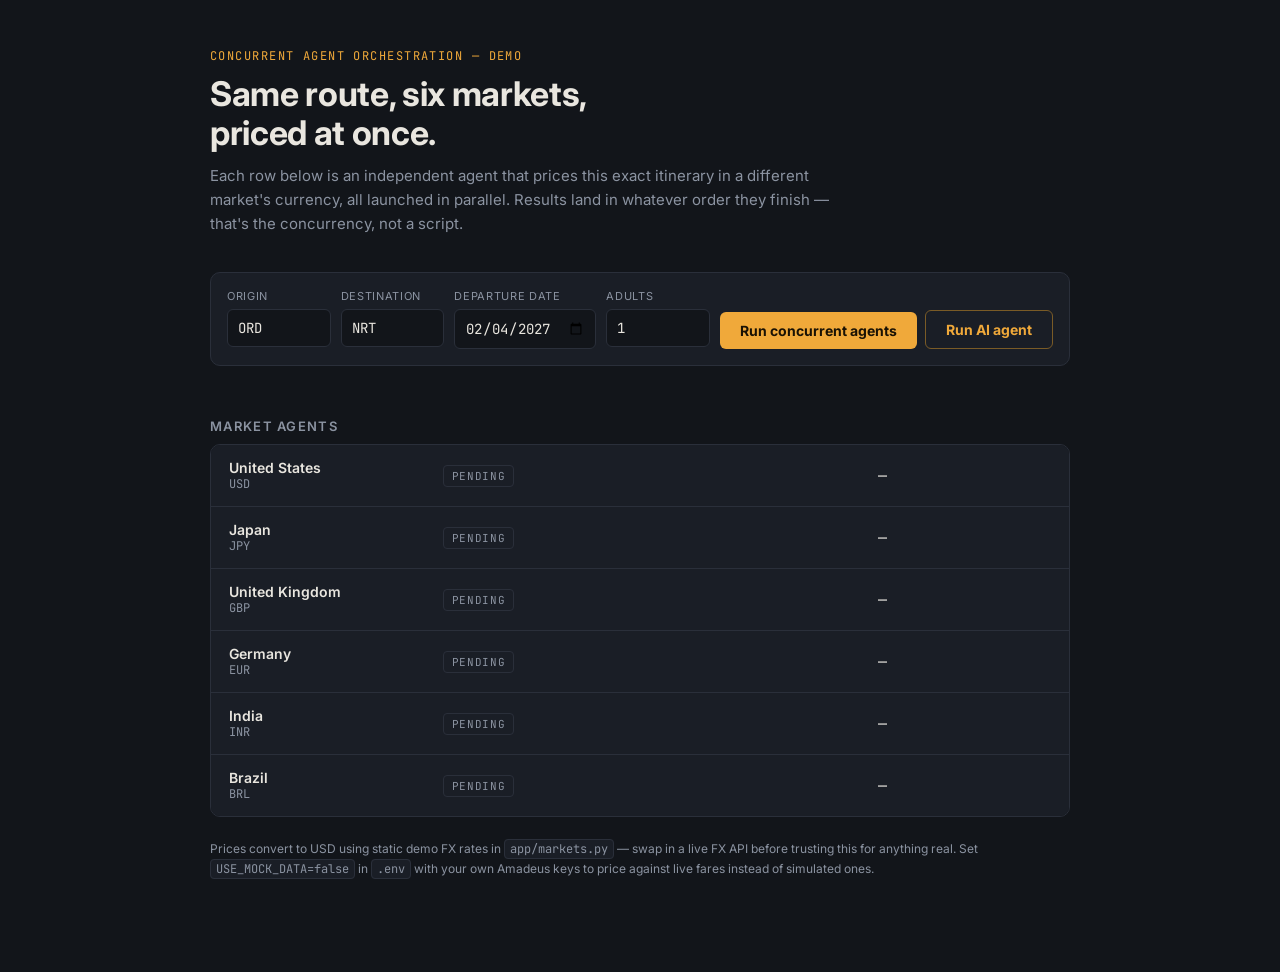
==== static/index.html @ 217147e9 "Initial commit of flight market agents that's intended to retrieve the cheapest flights possible.  I" ====
<!DOCTYPE html>
<html lang="en">
<head>
<meta charset="UTF-8" />
<meta name="viewport" content="width=device-width, initial-scale=1.0" />
<title>Market Agents — Flight Fare Comparison</title>
<link rel="preconnect" href="https://fonts.googleapis.com">
<link href="https://fonts.googleapis.com/css2?family=JetBrains+Mono:wght@400;500;700&family=Inter:wght@400;500;600;700&display=swap" rel="stylesheet">
<style>
  :root {
    --bg: #12151a;
    --panel: #1a1e26;
    --panel-border: #2a2f3a;
    --text: #e9e6df;
    --text-dim: #8b93a1;
    --amber: #f0a93a;
    --amber-dim: #7a5b26;
    --green: #5ec49a;
    --red: #e0645a;
    --mono: 'JetBrains Mono', monospace;
    --sans: 'Inter', system-ui, sans-serif;
  }

  * { box-sizing: border-box; }

  body {
    margin: 0;
    background: var(--bg);
    color: var(--text);
    font-family: var(--sans);
    min-height: 100vh;
    padding: 48px 24px 80px;
  }

  .wrap { max-width: 860px; margin: 0 auto; }

  .eyebrow {
    font-family: var(--mono);
    font-size: 12px;
    letter-spacing: 0.12em;
    color: var(--amber);
    text-transform: uppercase;
    margin-bottom: 10px;
  }

  h1 {
    font-size: 34px;
    line-height: 1.15;
    margin: 0 0 12px;
    font-weight: 700;
    letter-spacing: -0.01em;
  }

  .subtitle {
    color: var(--text-dim);
    font-size: 15px;
    line-height: 1.6;
    max-width: 640px;
    margin: 0 0 36px;
  }

  form {
    display: grid;
    grid-template-columns: repeat(4, 1fr) auto;
    gap: 10px;
    background: var(--panel);
    border: 1px solid var(--panel-border);
    border-radius: 10px;
    padding: 16px;
    margin-bottom: 12px;
  }

  .button-group {
    display: flex;
    gap: 8px;
    align-items: end;
  }

  .field label {
    display: block;
    font-size: 11px;
    letter-spacing: 0.06em;
    text-transform: uppercase;
    color: var(--text-dim);
    margin-bottom: 6px;
  }

  .field input {
    width: 100%;
    background: var(--bg);
    border: 1px solid var(--panel-border);
    color: var(--text);
    font-family: var(--mono);
    font-size: 14px;
    padding: 9px 10px;
    border-radius: 6px;
  }

  .field input:focus {
    outline: none;
    border-color: var(--amber);
  }

  button {
    align-self: end;
    background: var(--amber);
    color: #1a1204;
    border: none;
    font-family: var(--sans);
    font-weight: 700;
    font-size: 14px;
    padding: 10px 20px;
    border-radius: 6px;
    cursor: pointer;
    white-space: nowrap;
    transition: filter 0.15s ease;
  }

  button:hover { filter: brightness(1.08); }
  button:disabled { opacity: 0.5; cursor: default; }

  button.secondary {
    background: transparent;
    color: var(--amber);
    border: 1px solid var(--amber-dim);
  }

  .mode-note {
    font-size: 12px;
    color: var(--text-dim);
    margin-bottom: 24px;
    min-height: 16px;
  }

  .plan-panel, .rec-panel {
    background: var(--panel);
    border: 1px solid var(--panel-border);
    border-radius: 10px;
    padding: 16px 18px;
    margin-bottom: 16px;
  }

  .rec-panel { margin-top: 16px; margin-bottom: 0; border-color: var(--amber-dim); }

  .panel-label {
    font-family: var(--mono);
    font-size: 11px;
    letter-spacing: 0.08em;
    text-transform: uppercase;
    color: var(--amber);
    margin-bottom: 8px;
  }

  .panel-body {
    font-size: 14px;
    line-height: 1.6;
    color: var(--text);
    white-space: pre-wrap;
  }

  .status.skipped { color: var(--text-dim); border: 1px solid var(--panel-border); }
  .row.skipped { opacity: 0.45; }

  .board-header {
    display: flex;
    align-items: baseline;
    justify-content: space-between;
    margin-bottom: 10px;
  }

  .board-header h2 {
    font-size: 13px;
    letter-spacing: 0.1em;
    text-transform: uppercase;
    color: var(--text-dim);
    font-weight: 600;
    margin: 0;
  }

  .elapsed {
    font-family: var(--mono);
    font-size: 13px;
    color: var(--text-dim);
  }

  .board {
    border: 1px solid var(--panel-border);
    border-radius: 10px;
    overflow: hidden;
  }

  .row {
    display: grid;
    grid-template-columns: 1.3fr 0.7fr 1fr 1fr 1fr;
    align-items: center;
    padding: 14px 18px;
    background: var(--panel);
    border-bottom: 1px solid var(--panel-border);
    transition: background 0.4s ease;
  }

  .row:last-child { border-bottom: none; }

  .row.done { animation: flip-in 0.35s ease; }
  .row.best { background: #1c2a24; }

  @keyframes flip-in {
    from { transform: rotateX(90deg); opacity: 0; }
    to { transform: rotateX(0deg); opacity: 1; }
  }

  .market-name { font-weight: 600; font-size: 14px; }
  .market-sub { font-size: 12px; color: var(--text-dim); font-family: var(--mono); }

  .status {
    font-family: var(--mono);
    font-size: 11px;
    letter-spacing: 0.06em;
    text-transform: uppercase;
    padding: 3px 8px;
    border-radius: 4px;
    display: inline-block;
    width: fit-content;
  }

  .status.pending { color: var(--text-dim); border: 1px solid var(--panel-border); }
  .status.done { color: var(--green); border: 1px solid var(--green); }
  .status.error { color: var(--red); border: 1px solid var(--red); }

  .price { font-family: var(--mono); font-size: 15px; text-align: right; }
  .price .native { color: var(--text-dim); font-size: 12px; display: block; margin-top: 2px; }

  .latency { font-family: var(--mono); font-size: 12px; color: var(--text-dim); text-align: right; }

  .best-tag {
    font-family: var(--mono);
    font-size: 10px;
    letter-spacing: 0.08em;
    color: var(--green);
    margin-left: 8px;
  }

  .footnote {
    margin-top: 22px;
    font-size: 12px;
    color: var(--text-dim);
    line-height: 1.6;
  }

  .footnote code {
    font-family: var(--mono);
    background: var(--panel);
    padding: 1px 5px;
    border-radius: 4px;
    border: 1px solid var(--panel-border);
  }

  @media (max-width: 720px) {
    form { grid-template-columns: 1fr 1fr; }
    .row { grid-template-columns: 1.4fr 1fr 1fr; row-gap: 6px; }
    .latency { display: none; }
  }
</style>
</head>
<body>
  <div class="wrap">
    <div class="eyebrow">Concurrent agent orchestration — demo</div>
    <h1>Same route, six markets,<br />priced at once.</h1>
    <p class="subtitle">
      Each row below is an independent agent that prices this exact itinerary
      in a different market's currency, all launched in parallel. Results land
      in whatever order they finish — that's the concurrency, not a script.
    </p>

    <form id="search-form">
      <div class="field">
        <label for="origin">Origin</label>
        <input id="origin" maxlength="3" value="ORD" autocomplete="off" />
      </div>
      <div class="field">
        <label for="destination">Destination</label>
        <input id="destination" maxlength="3" value="NRT" autocomplete="off" />
      </div>
      <div class="field">
        <label for="date">Departure date</label>
        <input id="date" type="date" />
      </div>
      <div class="field">
        <label for="adults">Adults</label>
        <input id="adults" type="number" min="1" max="9" value="1" />
      </div>
      <div class="button-group">
        <button id="launch-btn" type="submit">Run concurrent agents</button>
        <button id="ai-agent-btn" type="button" class="secondary">Run AI agent</button>
      </div>
    </form>

    <div class="mode-note" id="mode-note"></div>

    <div class="plan-panel" id="plan-panel" hidden>
      <div class="panel-label">Agent's plan</div>
      <div class="panel-body" id="plan-body"></div>
    </div>

    <div class="board-header">
      <h2>Market agents</h2>
      <span class="elapsed" id="elapsed"></span>
    </div>
    <div class="board" id="board"></div>

    <div class="rec-panel" id="rec-panel" hidden>
      <div class="panel-label">Agent's recommendation</div>
      <div class="panel-body" id="rec-body"></div>
    </div>

    <p class="footnote">
      Prices convert to USD using static demo FX rates in <code>app/markets.py</code>
      — swap in a live FX API before trusting this for anything real. Set
      <code>USE_MOCK_DATA=false</code> in <code>.env</code> with your own
      Amadeus keys to price against live fares instead of simulated ones.
    </p>
  </div>

<script>
  const MARKETS = [
    { market: "United States", currency: "USD" },
    { market: "Japan", currency: "JPY" },
    { market: "United Kingdom", currency: "GBP" },
    { market: "Germany", currency: "EUR" },
    { market: "India", currency: "INR" },
    { market: "Brazil", currency: "BRL" },
  ];

  const board = document.getElementById("board");
  const form = document.getElementById("search-form");
  const launchBtn = document.getElementById("launch-btn");
  const aiAgentBtn = document.getElementById("ai-agent-btn");
  const elapsedEl = document.getElementById("elapsed");
  const modeNote = document.getElementById("mode-note");
  const planPanel = document.getElementById("plan-panel");
  const planBody = document.getElementById("plan-body");
  const recPanel = document.getElementById("rec-panel");
  const recBody = document.getElementById("rec-body");

  // Default the date picker to 60 days out so a fresh page load has a
  // sensible value without the user needing to think about it.
  const dateInput = document.getElementById("date");
  const defaultDate = new Date();
  defaultDate.setDate(defaultDate.getDate() + 60);
  dateInput.value = defaultDate.toISOString().slice(0, 10);

  function resetPanels() {
    planPanel.hidden = true;
    recPanel.hidden = true;
    planBody.textContent = "";
    recBody.textContent = "";
    modeNote.textContent = "";
  }

  function renderPendingBoard() {
    board.innerHTML = "";
    MARKETS.forEach((m) => {
      const row = document.createElement("div");
      row.className = "row";
      row.id = `row-${m.currency}`;
      row.dataset.touched = "false";
      row.innerHTML = `
        <div>
          <div class="market-name">${m.market}</div>
          <div class="market-sub">${m.currency}</div>
        </div>
        <div><span class="status pending">Pending</span></div>
        <div></div>
        <div class="price">—</div>
        <div class="latency"></div>
      `;
      board.appendChild(row);
    });
  }

  function markUntouchedAsSkipped() {
    MARKETS.forEach((m) => {
      const row = document.getElementById(`row-${m.currency}`);
      if (row && row.dataset.touched === "false") {
        row.classList.add("skipped");
        row.querySelector(".status").outerHTML = `<span class="status skipped">Skipped</span>`;
        row.querySelector(".price").textContent = "not checked";
      }
    });
  }

  function renderResult(result) {
    const row = document.getElementById(`row-${result.currency}`);
    if (!row) return;
    row.classList.add("done");
    row.dataset.touched = "true";

    const statusHtml = result.error
      ? `<span class="status error">Error</span>`
      : `<span class="status done">Priced</span>`;

    const priceHtml = result.error
      ? `<span style="color:var(--red); font-size:13px;">${result.error}</span>`
      : `$${result.usd_equivalent.toFixed(0)}
         <span class="native">${result.native_price.toLocaleString()} ${result.currency} · ${result.airline ?? ""}</span>`;

    row.innerHTML = `
      <div>
        <div class="market-name">${result.market}</div>
        <div class="market-sub">${result.currency} · ${result.source}</div>
      </div>
      <div>${statusHtml}</div>
      <div></div>
      <div class="price">${priceHtml}</div>
      <div class="latency">${result.latency_ms} ms</div>
    `;
  }

  function highlightBest(results) {
    const priced = results.filter((r) => !r.error);
    if (priced.length === 0) return;
    const best = priced.reduce((a, b) => (a.usd_equivalent < b.usd_equivalent ? a : b));
    const row = document.getElementById(`row-${best.currency}`);
    if (row) {
      row.classList.add("best");
      const priceCell = row.querySelector(".price");
      priceCell.innerHTML += `<span class="best-tag">BEST FARE</span>`;
    }
  }

  function readInputs() {
    const origin = document.getElementById("origin").value.trim().toUpperCase();
    const destination = document.getElementById("destination").value.trim().toUpperCase();
    const departureDate = dateInput.value;
    const adults = document.getElementById("adults").value || 1;
    if (origin.length !== 3 || destination.length !== 3 || !departureDate) {
      alert("Enter a 3-letter origin and destination, plus a departure date.");
      return null;
    }
    return { origin, destination, departureDate, adults };
  }

  function setButtonsDisabled(disabled) {
    launchBtn.disabled = disabled;
    aiAgentBtn.disabled = disabled;
  }

  form.addEventListener("submit", (e) => {
    e.preventDefault();
    const inputs = readInputs();
    if (!inputs) return;
    const { origin, destination, departureDate, adults } = inputs;

    resetPanels();
    modeNote.textContent = "Fixed fan-out: every market below is always queried, in a hardcoded loop.";
    renderPendingBoard();
    setButtonsDisabled(true);
    launchBtn.textContent = "Agents running…";
    const startedAt = performance.now();
    elapsedEl.textContent = "";

    const params = new URLSearchParams({ origin, destination, departure_date: departureDate, adults });
    const source = new EventSource(`/api/compare/stream?${params.toString()}`);
    const results = [];

    source.onmessage = (event) => {
      const result = JSON.parse(event.data);
      results.push(result);
      renderResult(result);
    };

    source.addEventListener("done", () => {
      source.close();
      setButtonsDisabled(false);
      launchBtn.textContent = "Run concurrent agents";
      const elapsed = ((performance.now() - startedAt) / 1000).toFixed(1);
      elapsedEl.textContent = `All ${MARKETS.length} agents settled in ${elapsed}s`;
      highlightBest(results);
    });

    source.onerror = () => {
      source.close();
      setButtonsDisabled(false);
      launchBtn.textContent = "Run concurrent agents";
    };
  });

  aiAgentBtn.addEventListener("click", () => {
    const inputs = readInputs();
    if (!inputs) return;
    const { origin, destination, departureDate, adults } = inputs;

    resetPanels();
    modeNote.textContent = "AI agent mode: Claude decides which markets below are worth checking, then writes the recommendation itself.";
    renderPendingBoard();
    setButtonsDisabled(true);
    aiAgentBtn.textContent = "Agent thinking…";
    const startedAt = performance.now();
    elapsedEl.textContent = "";

    const params = new URLSearchParams({ origin, destination, departure_date: departureDate, adults });
    const source = new EventSource(`/api/agent/compare/stream?${params.toString()}`);
    const results = [];

    source.addEventListener("plan", (event) => {
      const { text } = JSON.parse(event.data);
      planPanel.hidden = false;
      planBody.textContent += (planBody.textContent ? "\n\n" : "") + text;
    });

    source.onmessage = (event) => {
      const result = JSON.parse(event.data);
      results.push(result);
      renderResult(result);
    };

    source.addEventListener("recommendation", (event) => {
      const { text } = JSON.parse(event.data);
      recPanel.hidden = false;
      recBody.textContent = text;
    });

    source.addEventListener("done", () => {
      source.close();
      setButtonsDisabled(false);
      aiAgentBtn.textContent = "Run AI agent";
      markUntouchedAsSkipped();
      const elapsed = ((performance.now() - startedAt) / 1000).toFixed(1);
      elapsedEl.textContent = `Agent finished in ${elapsed}s`;
      if (results.length > 0) highlightBest(results);
    });

    source.onerror = () => {
      source.close();
      setButtonsDisabled(false);
      aiAgentBtn.textContent = "Run AI agent";
    };
  });

  renderPendingBoard();
</script>
</body>
</html>
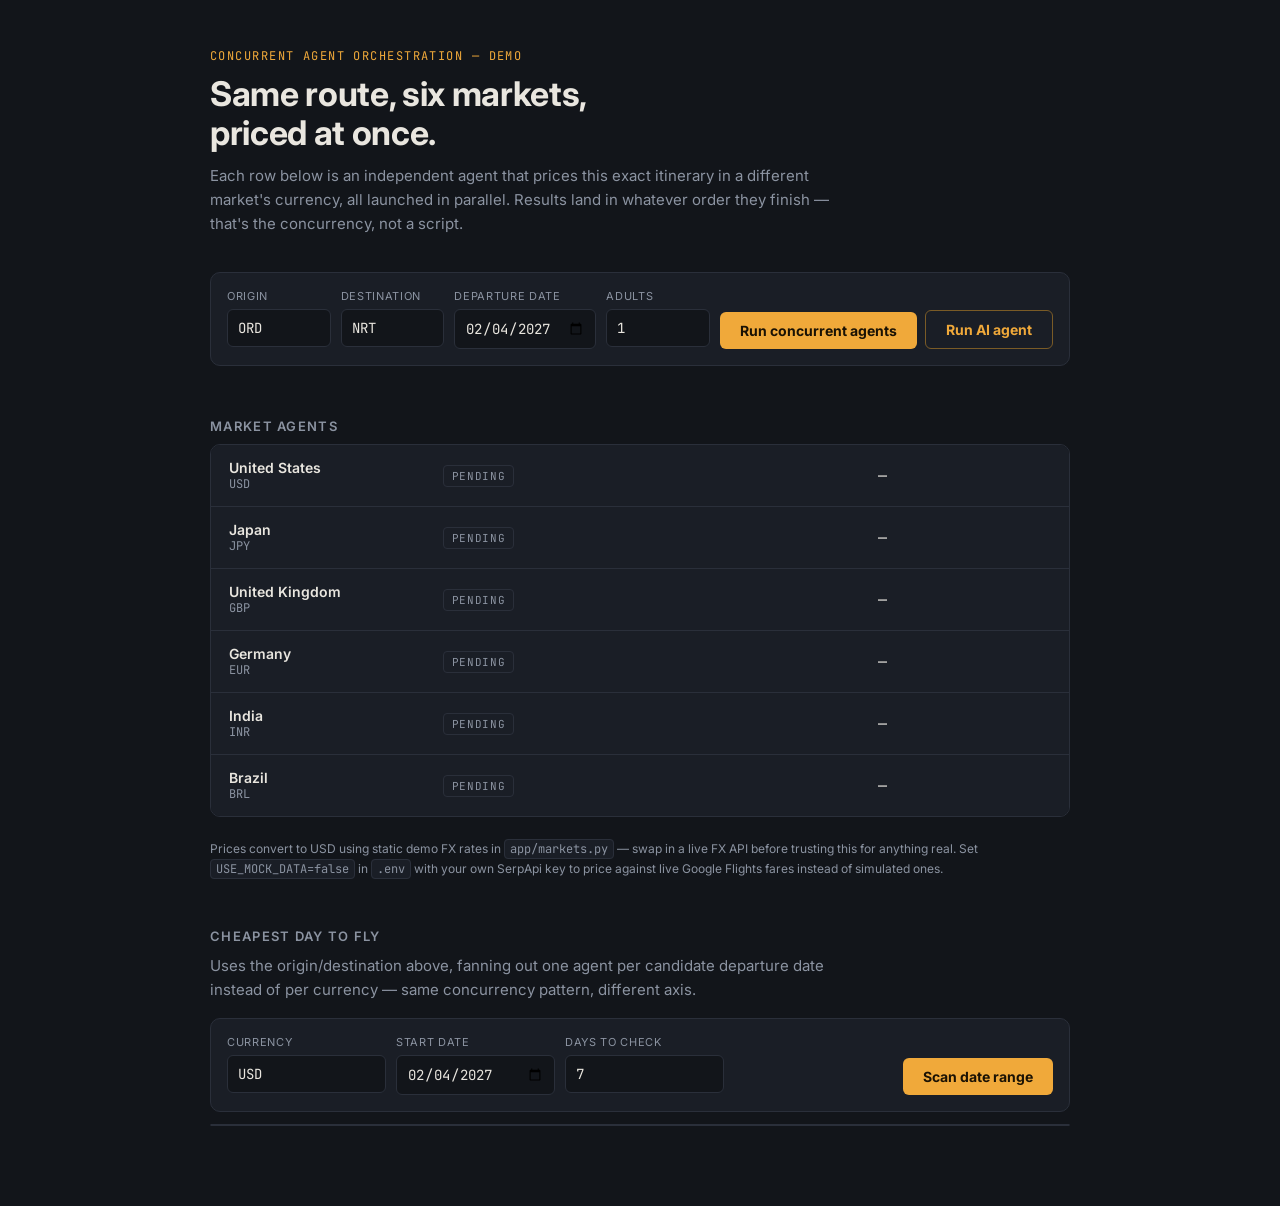
==== commit 0fcd41ec: "Update to use SerpApi instead of Amadeus as Amadeus removing their free tier." ====
--- a/static/index.html
+++ b/static/index.html
@@ -317,8 +317,38 @@
       Prices convert to USD using static demo FX rates in <code>app/markets.py</code>
       — swap in a live FX API before trusting this for anything real. Set
       <code>USE_MOCK_DATA=false</code> in <code>.env</code> with your own
-      Amadeus keys to price against live fares instead of simulated ones.
+      SerpApi key to price against live Google Flights fares instead of
+      simulated ones.
     </p>
+
+    <div class="board-header" style="margin-top: 48px;">
+      <h2>Cheapest day to fly</h2>
+      <span class="elapsed" id="date-elapsed"></span>
+    </div>
+    <p class="subtitle" style="margin-bottom: 16px;">
+      Uses the origin/destination above, fanning out one agent per candidate
+      departure date instead of per currency — same concurrency pattern,
+      different axis.
+    </p>
+    <form id="date-scan-form">
+      <div class="field">
+        <label for="scan-currency">Currency</label>
+        <input id="scan-currency" maxlength="3" value="USD" autocomplete="off" />
+      </div>
+      <div class="field">
+        <label for="scan-start-date">Start date</label>
+        <input id="scan-start-date" type="date" />
+      </div>
+      <div class="field">
+        <label for="scan-days">Days to check</label>
+        <input id="scan-days" type="number" min="1" max="21" value="7" />
+      </div>
+      <div class="field"></div>
+      <div class="button-group">
+        <button id="scan-btn" type="submit">Scan date range</button>
+      </div>
+    </form>
+    <div class="board" id="date-board"></div>
   </div>
 
 <script>
@@ -348,6 +378,13 @@
   const defaultDate = new Date();
   defaultDate.setDate(defaultDate.getDate() + 60);
   dateInput.value = defaultDate.toISOString().slice(0, 10);
+
+  const dateScanForm = document.getElementById("date-scan-form");
+  const scanBtn = document.getElementById("scan-btn");
+  const scanStartDateInput = document.getElementById("scan-start-date");
+  const dateBoard = document.getElementById("date-board");
+  const dateElapsedEl = document.getElementById("date-elapsed");
+  scanStartDateInput.value = defaultDate.toISOString().slice(0, 10);
 
   function resetPanels() {
     planPanel.hidden = true;
@@ -537,6 +574,116 @@
     };
   });
 
+  function renderDatePendingBoard(dates) {
+    dateBoard.innerHTML = "";
+    dates.forEach((date) => {
+      const row = document.createElement("div");
+      row.className = "row";
+      row.id = `date-row-${date}`;
+      row.innerHTML = `
+        <div>
+          <div class="market-name">${date}</div>
+        </div>
+        <div><span class="status pending">Pending</span></div>
+        <div></div>
+        <div class="price">—</div>
+        <div class="latency"></div>
+      `;
+      dateBoard.appendChild(row);
+    });
+  }
+
+  function renderDateResult(result) {
+    const row = document.getElementById(`date-row-${result.date}`);
+    if (!row) return;
+    row.classList.add("done");
+
+    const statusHtml = result.error
+      ? `<span class="status error">Error</span>`
+      : `<span class="status done">Priced</span>`;
+
+    const priceHtml = result.error
+      ? `<span style="color:var(--red); font-size:13px;">${result.error}</span>`
+      : `${result.price.toLocaleString()} ${result.currency}
+         <span class="native">${result.airline ?? ""} · ${result.source}</span>`;
+
+    row.innerHTML = `
+      <div>
+        <div class="market-name">${result.date}</div>
+      </div>
+      <div>${statusHtml}</div>
+      <div></div>
+      <div class="price">${priceHtml}</div>
+      <div class="latency">${result.latency_ms} ms</div>
+    `;
+  }
+
+  function highlightBestDate(results) {
+    const priced = results.filter((r) => !r.error);
+    if (priced.length === 0) return;
+    const best = priced.reduce((a, b) => (a.price < b.price ? a : b));
+    const row = document.getElementById(`date-row-${best.date}`);
+    if (row) {
+      row.classList.add("best");
+      const priceCell = row.querySelector(".price");
+      priceCell.innerHTML += `<span class="best-tag">CHEAPEST DAY</span>`;
+    }
+  }
+
+  dateScanForm.addEventListener("submit", (e) => {
+    e.preventDefault();
+    const origin = document.getElementById("origin").value.trim().toUpperCase();
+    const destination = document.getElementById("destination").value.trim().toUpperCase();
+    const adults = document.getElementById("adults").value || 1;
+    const currency = document.getElementById("scan-currency").value.trim().toUpperCase() || "USD";
+    const startDate = scanStartDateInput.value;
+    const days = document.getElementById("scan-days").value || 7;
+
+    if (origin.length !== 3 || destination.length !== 3 || !startDate) {
+      alert("Enter a 3-letter origin/destination (above) and a start date.");
+      return;
+    }
+
+    const dates = [];
+    const cursor = new Date(startDate + "T00:00:00");
+    for (let i = 0; i < days; i++) {
+      dates.push(new Date(cursor.getTime() + i * 86400000).toISOString().slice(0, 10));
+    }
+
+    renderDatePendingBoard(dates);
+    scanBtn.disabled = true;
+    scanBtn.textContent = "Scanning…";
+    const startedAt = performance.now();
+    dateElapsedEl.textContent = "";
+
+    const params = new URLSearchParams({
+      origin, destination, start_date: startDate, days, adults, currency,
+    });
+    const source = new EventSource(`/api/dates/scan/stream?${params.toString()}`);
+    const results = [];
+
+    source.onmessage = (event) => {
+      const result = JSON.parse(event.data);
+      results.push(result);
+      renderDateResult(result);
+    };
+
+    source.addEventListener("done", () => {
+      source.close();
+      scanBtn.disabled = false;
+      scanBtn.textContent = "Scan date range";
+      const elapsed = ((performance.now() - startedAt) / 1000).toFixed(1);
+      dateElapsedEl.textContent = `All ${dates.length} dates settled in ${elapsed}s`;
+      highlightBestDate(results);
+    });
+
+    source.onerror = () => {
+      source.close();
+      scanBtn.disabled = false;
+      scanBtn.textContent = "Scan date range";
+    };
+  });
+
   renderPendingBoard();
 </script>
 </body>
